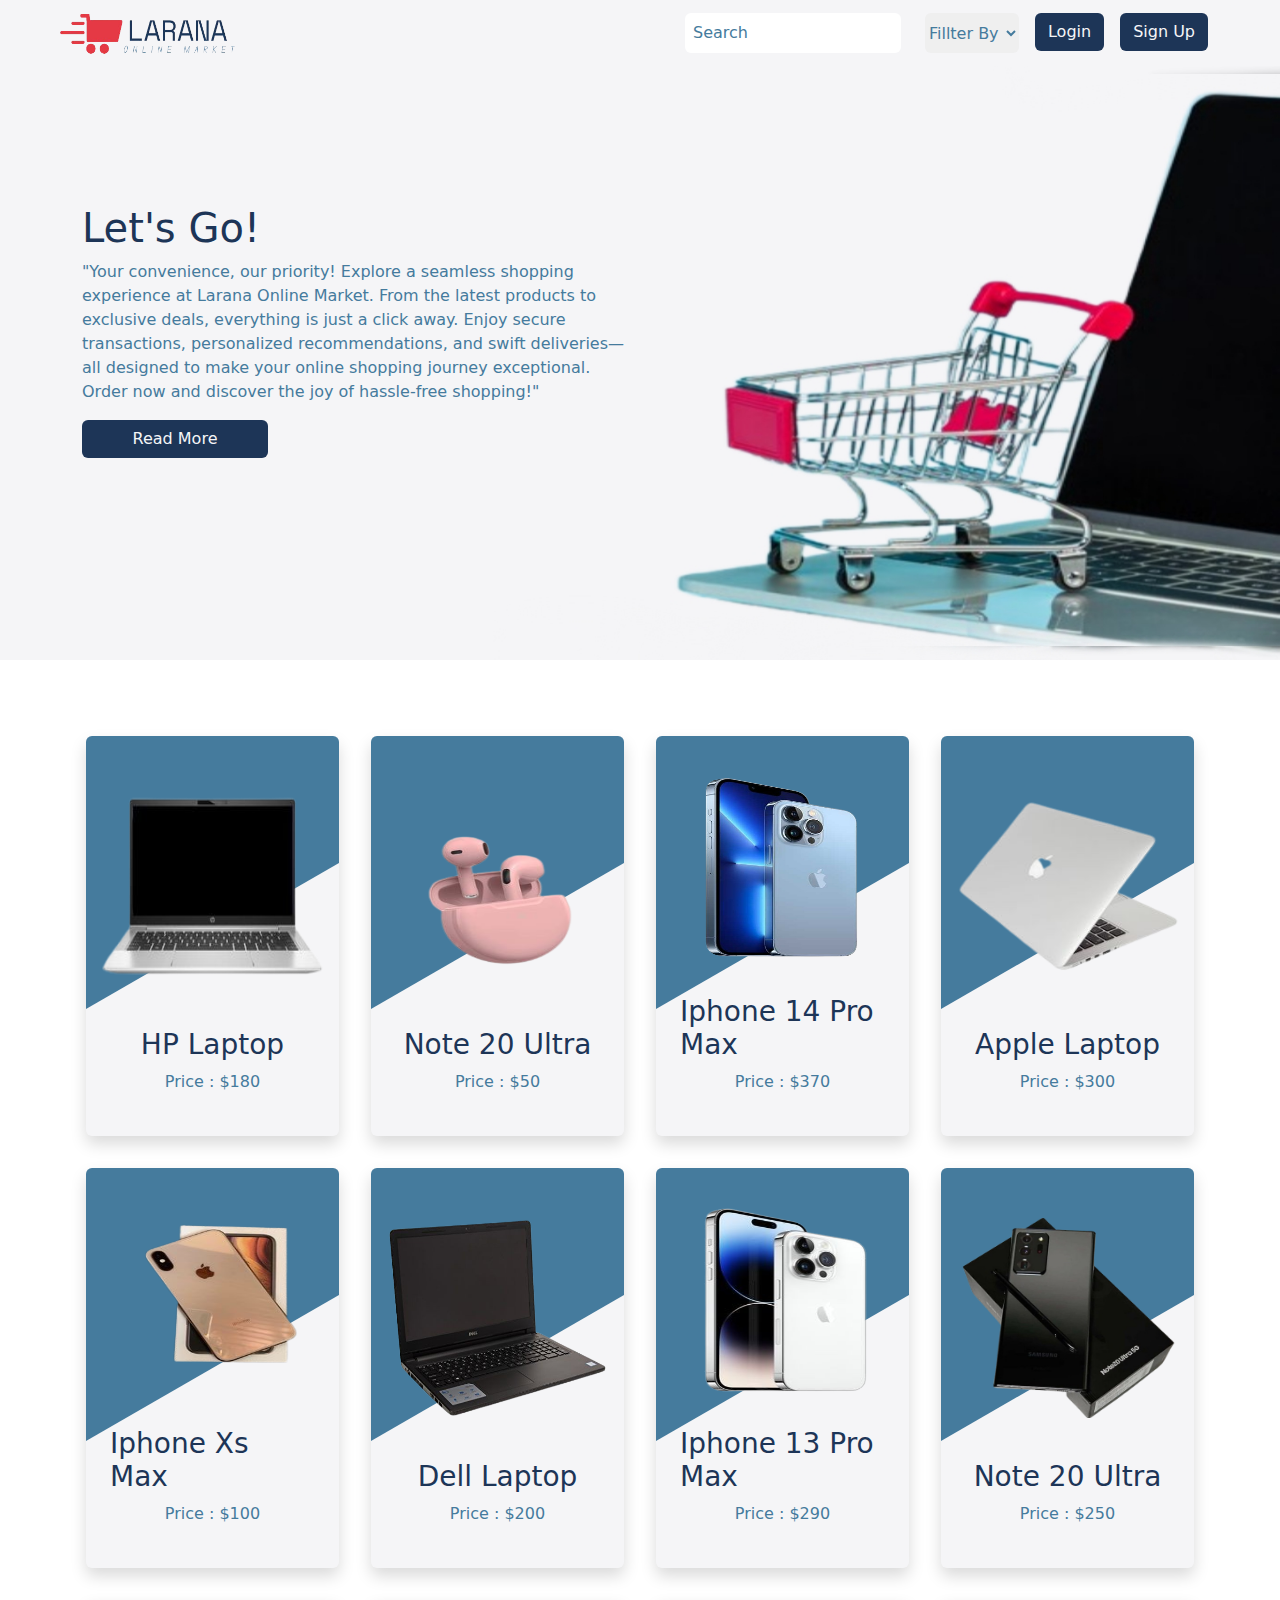
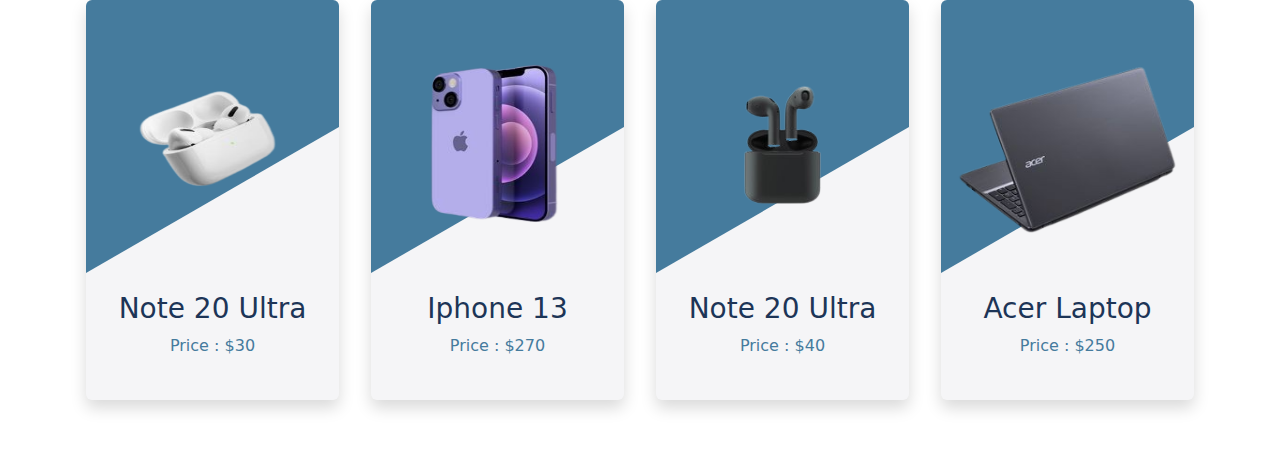
==== index.html @ 55f1d8a1 "first commit" ====
<!DOCTYPE html>
<html lang="en">
  <head>
    <meta charset="UTF-8" />
    <meta name="viewport" content="width=device-width, initial-scale=1.0" />
    <title>Home Page</title>
    <link rel="stylesheet" href="css/all.css" />
    <link rel="stylesheet" href="css/bootstrap.min.css" />
    <link rel="stylesheet" href="css/style.css" />
  </head>
  <body>
    <header class="fixed-top w-100">
      <nav class="navbar navbar-expand-lg">
        <div class="container-fluid px-3 px-md-5">
          <!-- Logo -->
          <div class="col-6 col-md-4 col-lg-3 col-xl-2">
            <a class="navbar-brand" href="index.html">
              <img
                src="img/logo.png"
                alt="Logo"
                style="width: 100%; height: 50px"
              />
            </a>
          </div>
          <!-- Toggler Button -->
          <button
            class="navbar-toggler"
            type="button"
            data-bs-toggle="collapse"
            data-bs-target="#toogle"
            aria-controls="toogle"
            aria-expanded="false"
            aria-label="Toggle navigation"
          >
            <span class="navbar-toggler-icon"></span>
          </button>
          <!-- Navbar Content -->
          <div
            class="collapse navbar-collapse align-items-center d-lg-flex justify-content-lg-between justify-content-center"
            id="toogle"
          >
            <!-- user name after login -->
            <div
              class="mt-3 mt-lg-0 after-login user-out"
              style="border-left: 2px solid var(--pop)"
            >
              <p
                class="m-0 ms-0 ms-lg-3 text-capitalize fs-5 text-nowrap"
                id="user-name"
              ></p>
            </div>
            <!-- user name after login -->
            <!-- Login & Sign Up -->
            <div class="ms-auto">
              <div class="d-flex gap-3 flex-column flex-lg-row">
                <!-- search -->
                <div class="row">
                  <div class="d-flex">
                    <input
                      type="search"
                      name=""
                      id=""
                      class="rounded border-0 p-2 mt-4 mt-lg-0 flex-grow-1"
                      placeholder="Search"
                    />
                    <select
                      name=""
                      id=""
                      class="ms-4 text-capitalize border-0 rounded mt-4 mt-lg-0"
                    >
                      <option value="" disabled selected hidden>
                        fillter by
                      </option>
                      <option value="yes">category</option>
                      <option value="no">color</option>
                    </select>
                  </div>
                </div>
                <!-- search -->
                <div class="d-flex login-signUp gap-3">
                  <a href="login.html">
                    <button class="btn text-capitalize text-nowrap">
                      login
                    </button>
                  </a>
                  <a href="sign up.html">
                    <button class="btn text-capitalize text-nowrap">
                      sign up
                    </button>
                  </a>
                </div>
              </div>
            </div>
            <!-- After Login -->

            <div
              class="gap-4 align-items-center d-flex justify-content-between p-3 p-lg-0 ms-0 ms-lg-4"
            >
              <!-- cart -->
              <div class="position-relative after-login user-out">
                <button type="button" class="cart-icon">
                  <i class="fa-solid fa-cart-shopping fs-4"></i>
                </button>
                <div class="position-absolute view-cart p-4 rounded">
                  <div class="w-100">
                    <div class="cart-preview d-flex flex-column overflow-scroll">
                      <!-- item in cart -->
                      <!-- <div class="d-flex justify-content-between p-2">
                        <div class="d-flex justify-content-center align-items-center ">
                          <img
                            src="img/products/1.png"
                            alt=""
                            style="height: 70px"
                            class="me-2"
                          />
                          <div>
                            <h3 style="color: var(--dark);">laptop</h3>
                            <p style="color: var(--med);">$200</p>
                          </div>
                        </div>
                        <div class="d-flex justify-content-center align-items-center gap-2">
                          <button class="btn">+</button>
                          <input type="number" max="5" min="0" class="text-center border-0" style="width: 40px;">
                          <button class="btn delete-btn">-</button>
                        </div>
                      </div> -->
                      <!-- item in cart -->
                    </div>
                    <a href="">
                      <button class="btn text-capitalize text-nowrap w-100">
                        view all items
                      </button></a
                    >
                  </div>
                </div>
              </div>
              <!-- cart -->
              <!-- Log Out Button -->
              <a href="#" class="after-login user-out">
                <button class="btn logout-btn text-capitalize text-nowrap">
                  log out
                </button>
              </a>
            </div>
          </div>
        </div>
      </nav>
    </header>

    <section class="cover" style="height: 600px; margin-top: 60px">
      <div class="container">
        <div class="parent py-5">
          <div class="col-10 col-md-6 py-5">
            <div class="d-flex flex-column py-5">
              <h1 class="text-capitalize" style="color: var(--dark)">
                let's go!
              </h1>
              <p style="color: var(--med)">
                "Your convenience, our priority! Explore a seamless shopping
                experience at Larana Online Market. From the latest products to
                exclusive deals, everything is just a click away. Enjoy secure
                transactions, personalized recommendations, and swift
                deliveries—all designed to make your online shopping journey
                exceptional. Order now and discover the joy of hassle-free
                shopping!"
              </p>
              <button class="btn col-6 col-md-5 col-lg-4 text-capitalize">
                read more
              </button>
            </div>
          </div>
        </div>
      </div>
    </section>

    <section class="mb-5" style="margin-top: 60px">
      <div class="container">
        <div
          class="row product-parent justify-content-lg-start justify-content-center"
        >
          <!-- product item -->
          <div class="col-10 col-md-6 col-lg-3">
            <div
              class="card product-item position-relative overflow-hidden p-3 shadow border-0"
            >
              <div
                class="img z-1 d-flex justify-content-center align-items-center position-relative h-100"
              >
                <img src="img/products/1.png" alt="" style="width: 100%" />
              </div>
              <div
                class="content text-capitalize z-1 position-relative p-2 d-flex flex-column justify-content-center align-items-center"
              >
                <h3 style="color: var(--dark)">dell laptop</h3>
                <p style="color: var(--med)">price : $200</p>
                <button
                  class="btn card-btn text-capitalize col-12 position-relative"
                >
                  add to cart
                </button>
              </div>
              <div class="fav-icon position-absolute me-3 fs-1">
                <i class="fa-regular fa-heart icon"></i>
                <!-- <i class="fa-solid fa-heart"></i> -->
              </div>
            </div>
          </div>
          <!-- product item -->
        </div>
      </div>
    </section>

    <script src="js/all.js"></script>
    <script src="js/bootstrap.bundle.min.js"></script>
    <script src="js/script.js"></script>
    <script src="js/user.js"></script>
  </body>
</html>
---- css/style.css ----
:root {
  --dark: #1d3557;
  --med: #457b9d;
  --light: #a8dadc;
  --white: #f5f5f7;
  --pop: #e63946;
}

* {
  padding: 0;
  margin: 0;
  box-sizing: border-box !important;
}

a {
  text-decoration: none !important;
}

input:focus {
  outline: none !important;
}

/* ////////////////////////////////////////////////////////////////////////////////////////// */
header {
  z-index: 1000;
  background-color: var(--white);
}
.btn {
  transition: 0.4s ease-in-out;
  background-color: var(--dark);
  color: var(--white);
}

.btn:hover {
  color: var(--white);
  background-color: var(--med);
  transform: scale(1.05);
}

.logout-btn,
.delete-btn {
  background-color: var(--pop);
  color: var(--white);
}

.logout-btn:hover,
.delete-btn:hover {
  color: var(--white);
  background-color: var(--pop);
  transform: scale(1.1);
}

#user-name {
  color: var(--dark);
}

.user-in {
  display: flex !important;
}

.user-out {
  display: none !important;
}

/* ////////////////////////////////////////// */
/* login form */
.form-page {
  height: 100vh;
  padding-top: 100px;
  background-image: url(../img/form.png);
  background-size: cover;
  background-repeat: no-repeat;
}

.form h1 {
  color: var(--dark);
}

input {
  border-color: var(--light) !important;
  color: var(--med);
  transition: 0.5s;
}

input::placeholder {
  color: var(--med) !important;
}

.form input:focus {
  border: 1px solid var(--med) !important;
  border-radius: 20px;
  transform: scale(1.05);
}

.line {
  height: 2px;
  background-color: var(--light);
  transition: 0.5s;
  animation: line 2s ease-in-out forwards;
  margin-top: -15px !important;
}

@keyframes line {
  from {
    width: 0%;
  }
  to {
    width: 50%;
  }
}

.input-icon {
  left: 0px;
  top: 0px;
  transform: translateY(45%);
  color: var(--pop) !important;
}

/* /////////////////////////////////////////////////////////////////////////////////// */
.alert-msg {
  color: var(--pop);
}

/* ///////////////////////////////////////////////////////////////////////////////// */

.cart-icon {
  background-color: transparent;
  color: var(--dark);
  border: 0;
}

.cart-icon:hover {
  background-color: transparent;
}

.view-cart {
  opacity: 0;
  transform: translateX(-55%);
  top: 0px;
  width: 400px;
  background-color: var(--white);
  transition: 0.5s !important;
  pointer-events: none;
}
.view-cart h3 {
  font-size: 20px !important;
}

@media (max-width: 992px) {
  .view-cart {
    transform: translateX(-6%);
    top: 0px;
    opacity: 0;
    width: 100vw;
    background-color: var(--white);
  }
  .after-login {
    border: none !important;
  }
  .view-cart h3 {
    font-size: 30px !important;
  }
}

.cart-preview {
  max-height: 50vh;
  min-width: 300px;
}

/* ///////////////////////////////////////////////////////////////////////////////////////////// */

select {
  color: var(--med);
}

select:focus {
  outline: none !important;
}

/* ///////////////////////////////////////////////////////////////////////////////////////////// */

/* cover section */

.cover {
  background-image: url(../img/1.jpg);
  background-size: cover;
  background-repeat: no-repeat;
  background-position: center;
  height: 600px !important;
}

/* ///////////////////////////////////////////////////// */

.product-item {
  background-color: var(--white) !important;
  height: 400px;
}

.product-item::before {
  content: "";
  position: absolute;
  inset: 0;
  top: -50%;
  width: 100%;
  height: 100%;
  background-color: var(--med);
  transform: skewY(330deg);
  transition: 0.5s;
}

.product-item:hover::before {
  transform: skewY(390deg);
}

.product-item .img img {
  transition: 0.5s;
}

.product-item:hover .img img {
  transform: scale(0.8, 0.8);
}

.card-btn {
  height: 0;
  opacity: 0;
  transition: 0.5s ease;
  padding: 0px !important;
  top: 60px;
}

.product-item:hover .card-btn {
  height: 40px;
  opacity: 1;
  top: 0;
}

.fav-icon {
  right: 0;
  top: -100px;
  transition: 0.5s;
}

.fav-icon .icon {
  cursor: pointer;
  color: var(--white);
  z-index: 100;
}

.product-item:hover .fav-icon {
  top: 0px;
}
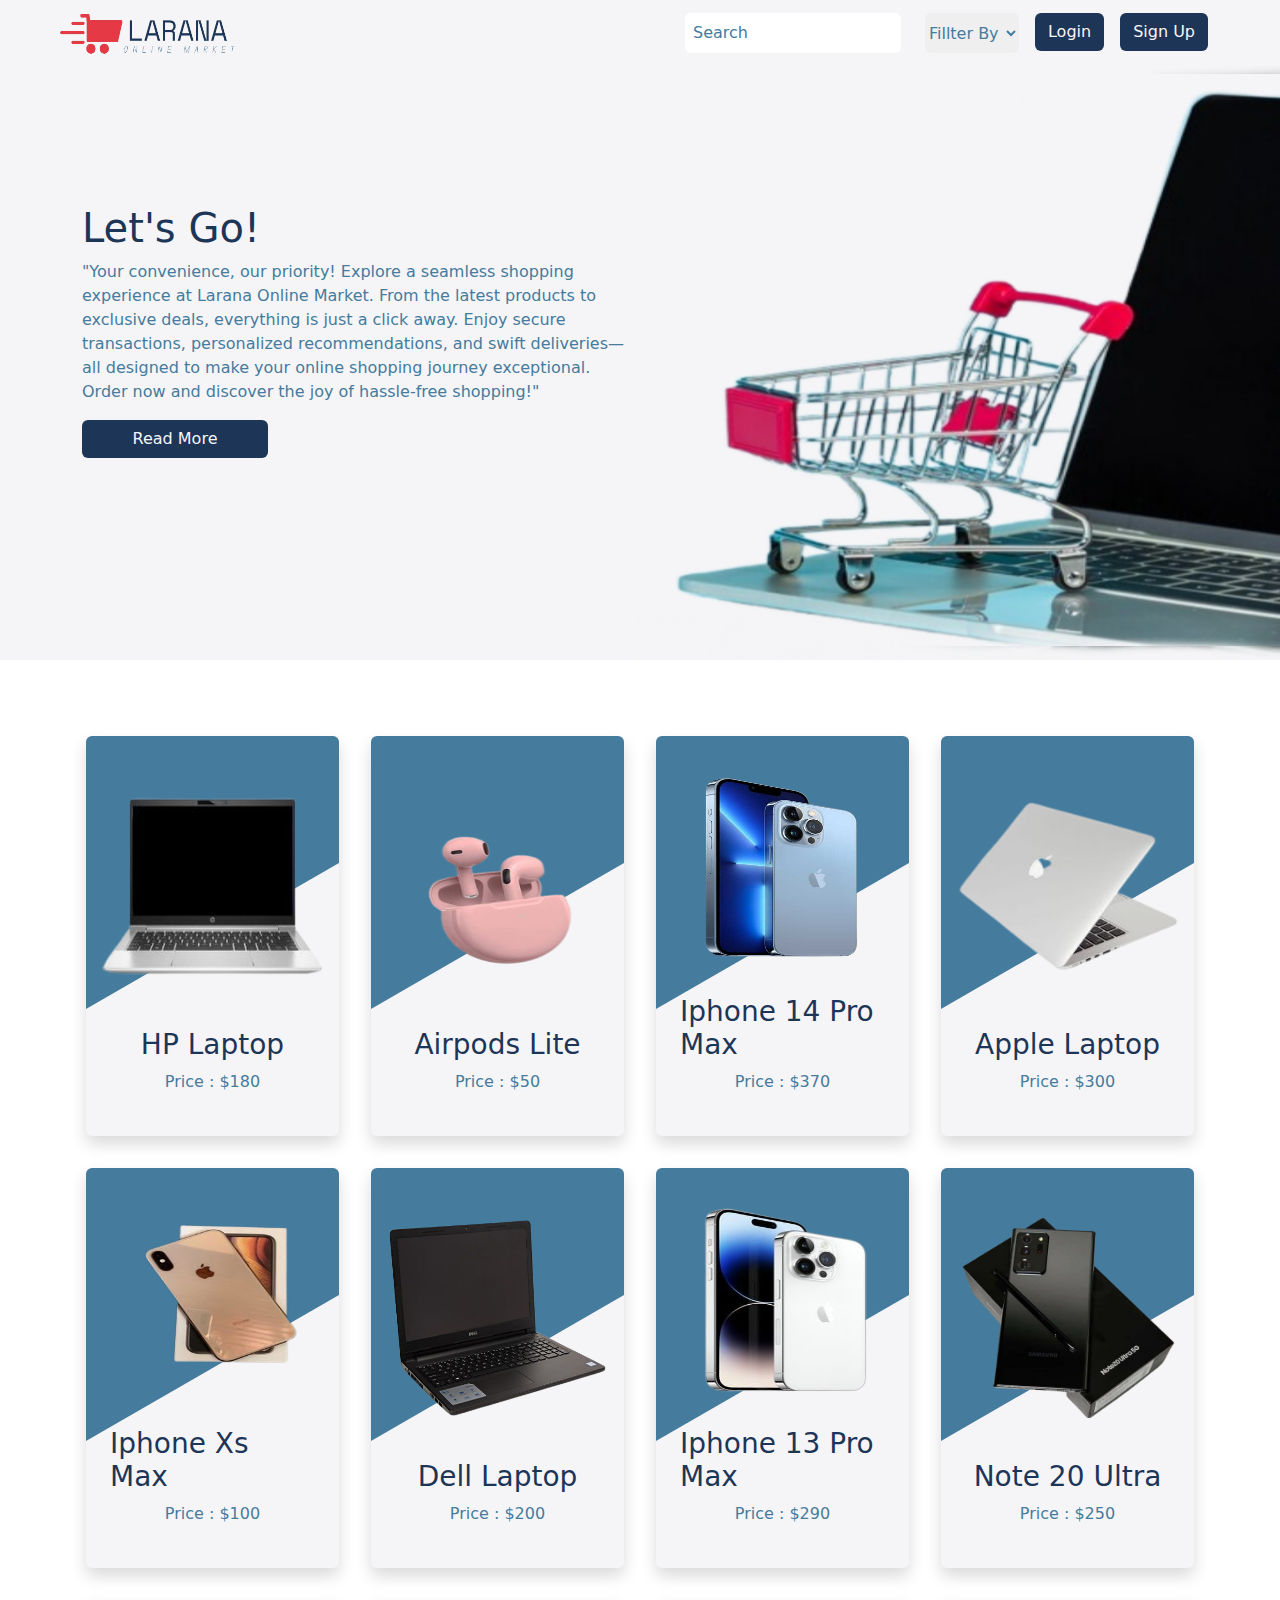
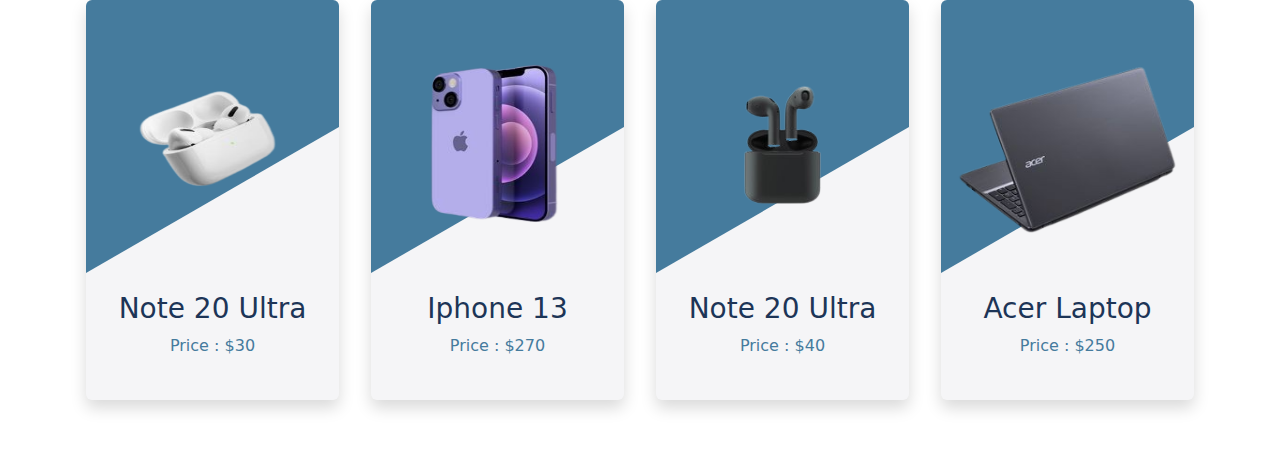
==== commit ca140f2b: "cart" ====
--- a/index.html
+++ b/index.html
@@ -103,7 +103,7 @@
                 </button>
                 <div class="position-absolute view-cart p-4 rounded">
                   <div class="w-100">
-                    <div class="cart-preview d-flex flex-column overflow-scroll">
+                    <div class="cart-preview d-flex flex-column overflow-scroll ">
                       <!-- item in cart -->
                       <!-- <div class="d-flex justify-content-between p-2">
                         <div class="d-flex justify-content-center align-items-center ">
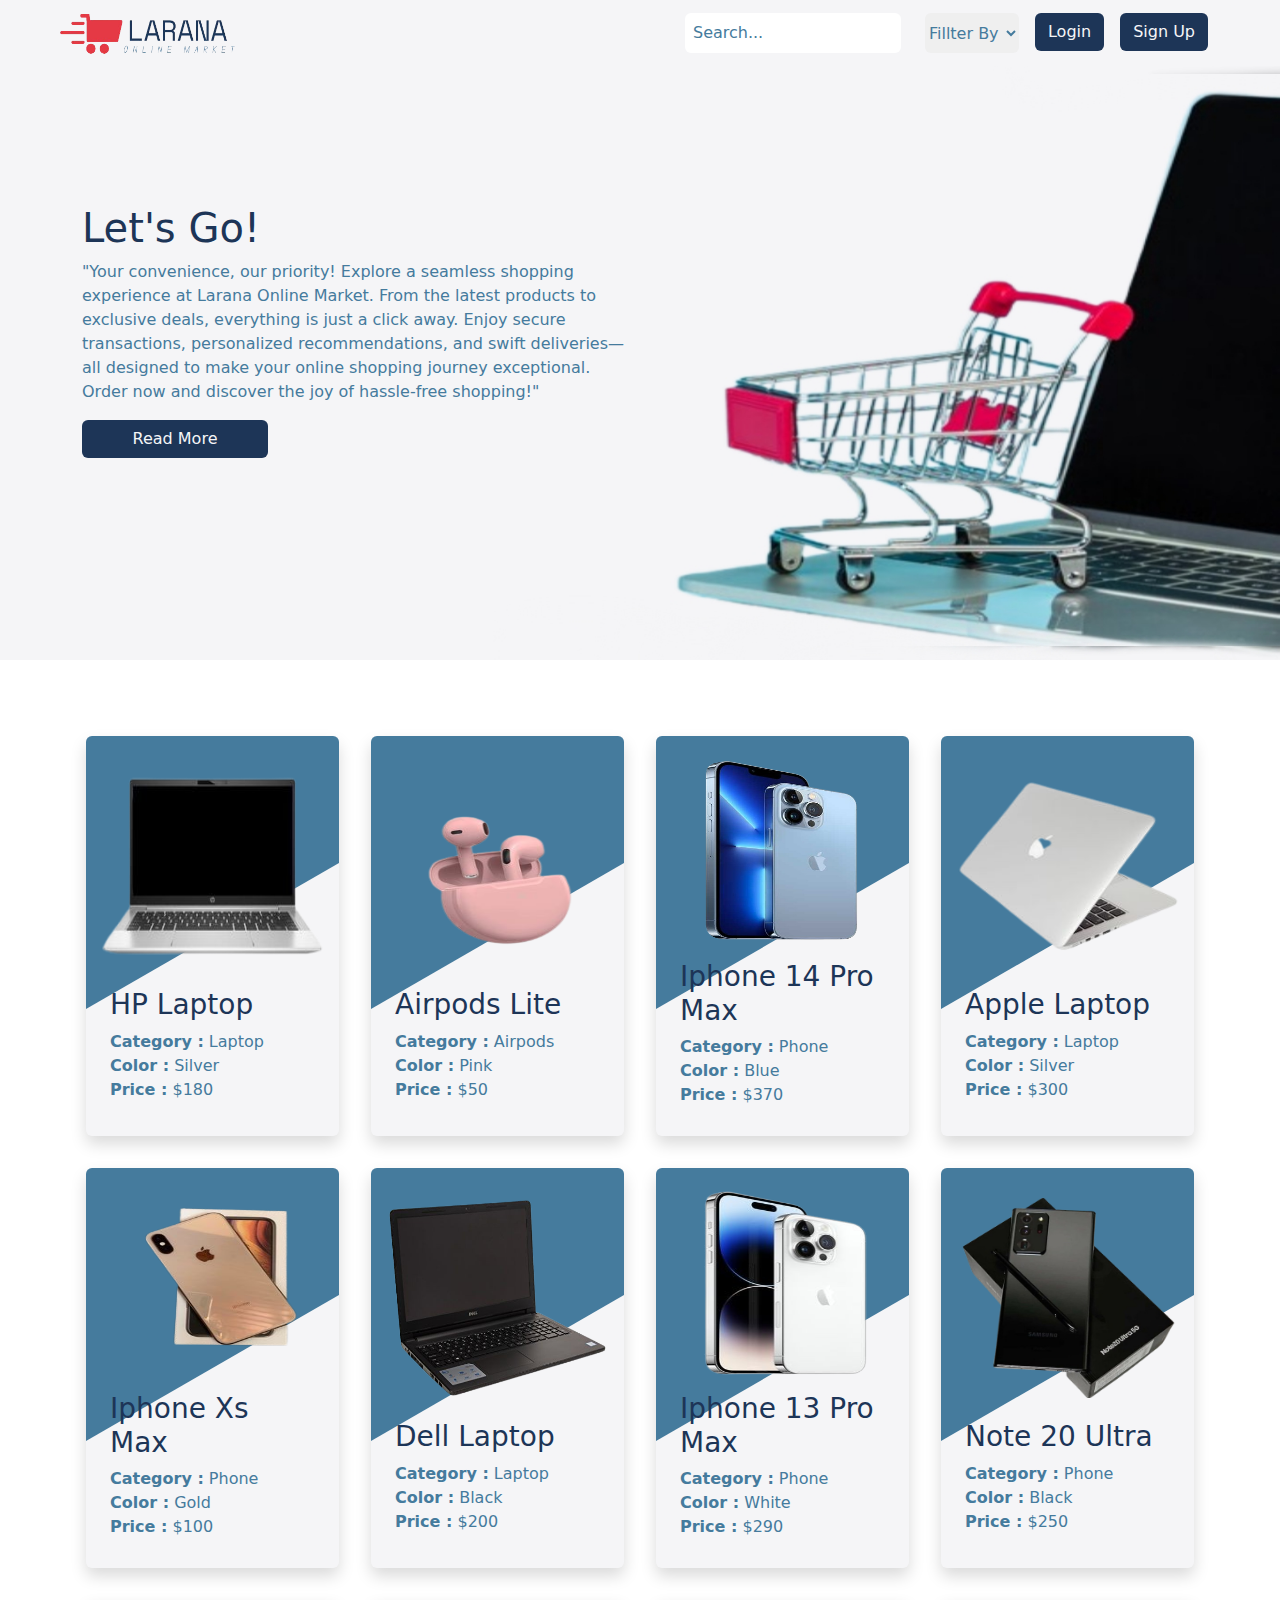
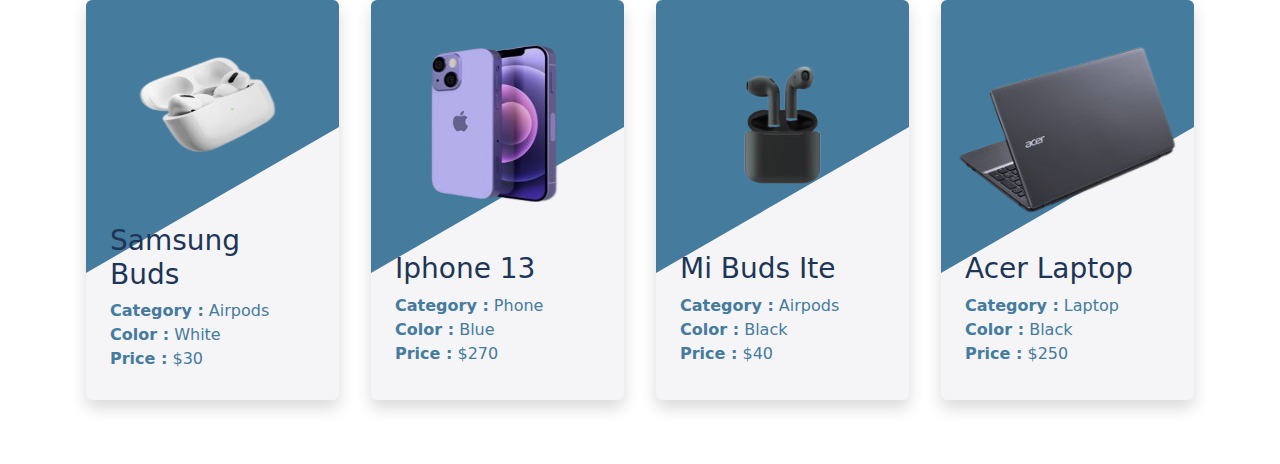
==== commit ddd63e16: "filter done" ====
--- a/index.html
+++ b/index.html
@@ -50,7 +50,7 @@
               ></p>
             </div>
             <!-- user name after login -->
-            <!-- Login & Sign Up -->
+            <!-- Login & Sign Up  & search-->
             <div class="ms-auto">
               <div class="d-flex gap-3 flex-column flex-lg-row">
                 <!-- search -->
@@ -61,34 +61,37 @@
                       name=""
                       id=""
                       class="rounded border-0 p-2 mt-4 mt-lg-0 flex-grow-1"
-                      placeholder="Search"
+                      placeholder="Search..."
                     />
                     <select
                       name=""
                       id=""
-                      class="ms-4 text-capitalize border-0 rounded mt-4 mt-lg-0"
+                      class="ms-4 text-capitalize border-0 rounded mt-4 mt-lg-0 select-box" 
                     >
                       <option value="" disabled selected hidden>
                         fillter by
                       </option>
-                      <option value="yes">category</option>
-                      <option value="no">color</option>
+                      <option value="name">name</option>
+                      <option value="category">category</option>
+                      <option value="color">color</option>
                     </select>
                   </div>
                 </div>
                 <!-- search -->
-                <div class="d-flex login-signUp gap-3">
-                  <a href="login.html">
-                    <button class="btn text-capitalize text-nowrap">
-                      login
-                    </button>
-                  </a>
-                  <a href="sign up.html">
-                    <button class="btn text-capitalize text-nowrap">
-                      sign up
-                    </button>
-                  </a>
-                </div>
+                 <!-- login & sign up -->
+                 <div class="d-flex login-signUp gap-3">
+                   <a href="login.html">
+                     <button class="btn text-capitalize text-nowrap">
+                       login
+                      </button>
+                    </a>
+                    <a href="sign up.html">
+                      <button class="btn text-capitalize text-nowrap">
+                        sign up
+                      </button>
+                    </a>
+                  </div>
+                  <!-- login & sign up -->
               </div>
             </div>
             <!-- After Login -->
@@ -98,8 +101,9 @@
             >
               <!-- cart -->
               <div class="position-relative after-login user-out">
-                <button type="button" class="cart-icon">
+                <button type="button" class="cart-icon position-relative">
                   <i class="fa-solid fa-cart-shopping fs-4"></i>
+                  <div class="badge rounded-circle position-absolute text-center">0</div>
                 </button>
                 <div class="position-absolute view-cart p-4 rounded">
                   <div class="w-100">
@@ -141,6 +145,7 @@
                   log out
                 </button>
               </a>
+              <!-- Log Out Button -->
             </div>
           </div>
         </div>
--- a/css/style.css
+++ b/css/style.css
@@ -167,6 +167,11 @@
   min-width: 300px;
 }
 
+.badge{
+  background-color: var(--pop);
+  top: -10px;
+  right: -10px;
+}
 /* ///////////////////////////////////////////////////////////////////////////////////////////// */
 
 select {
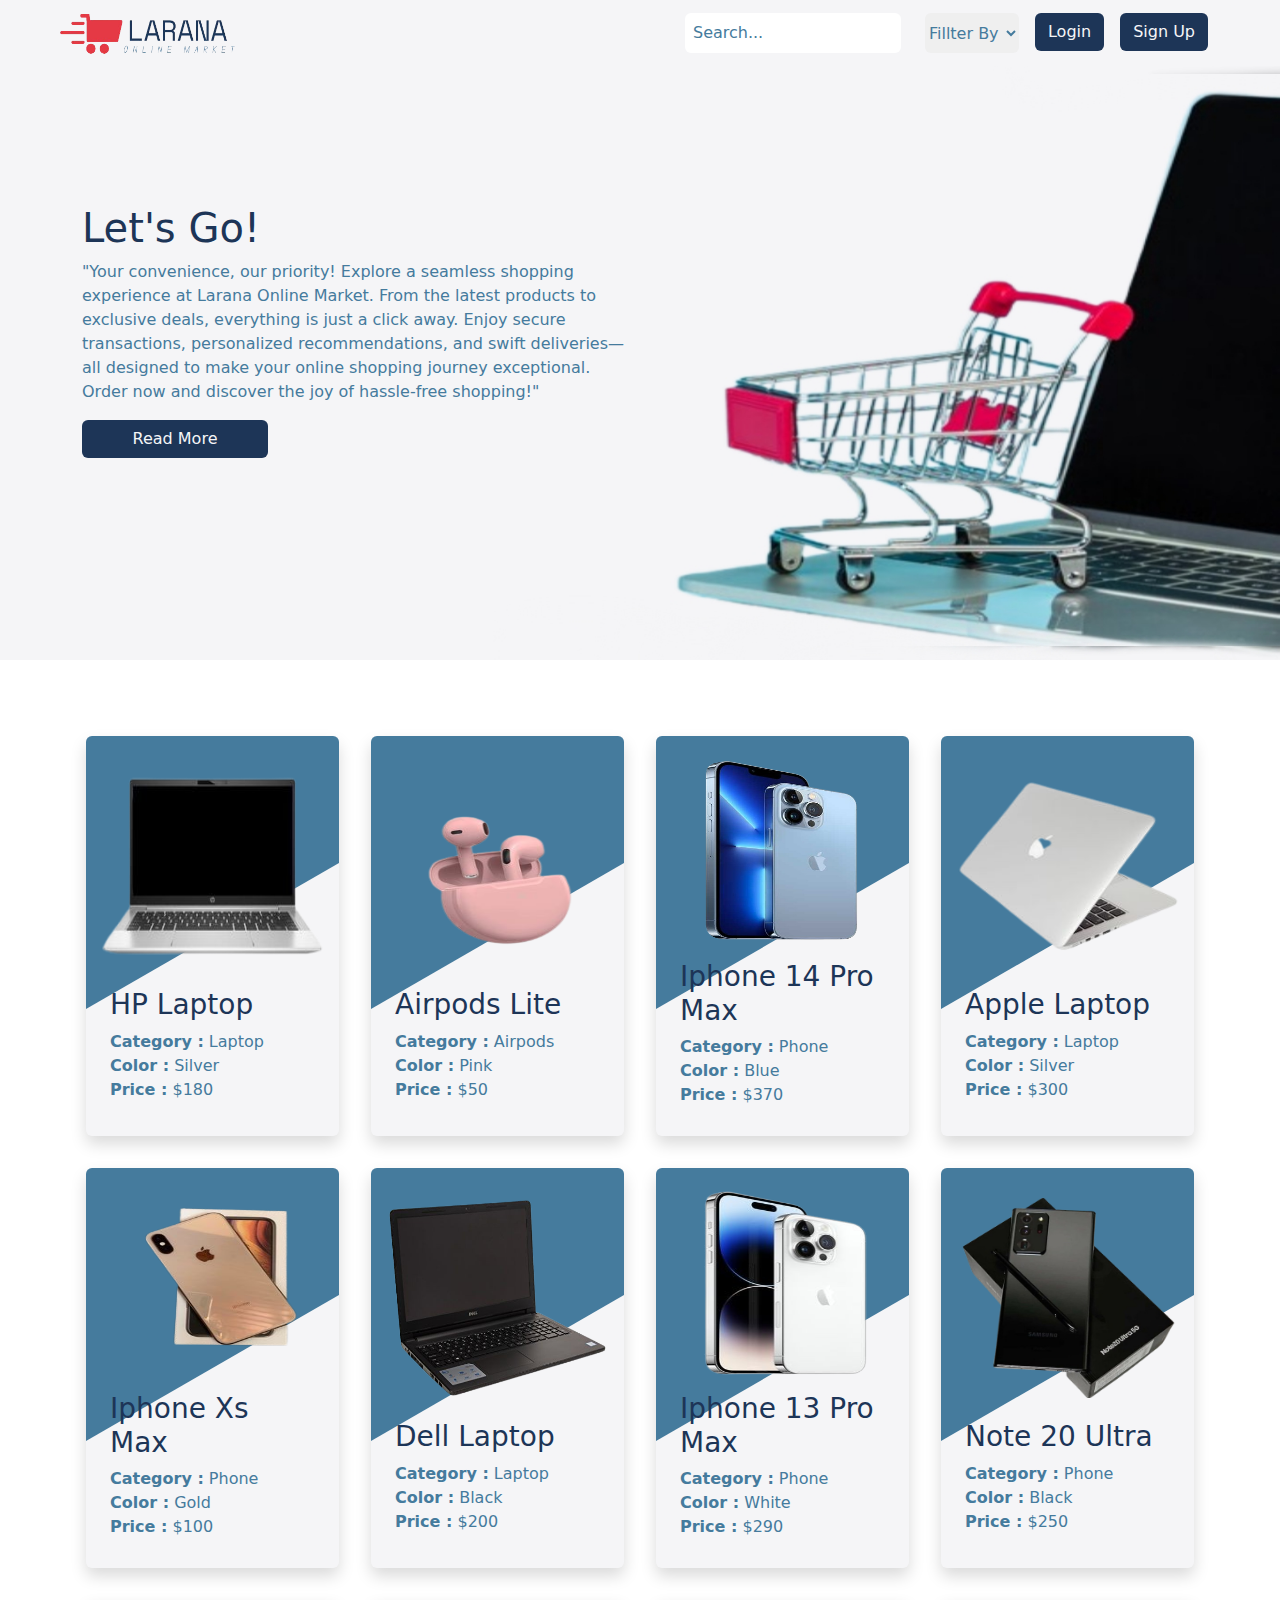
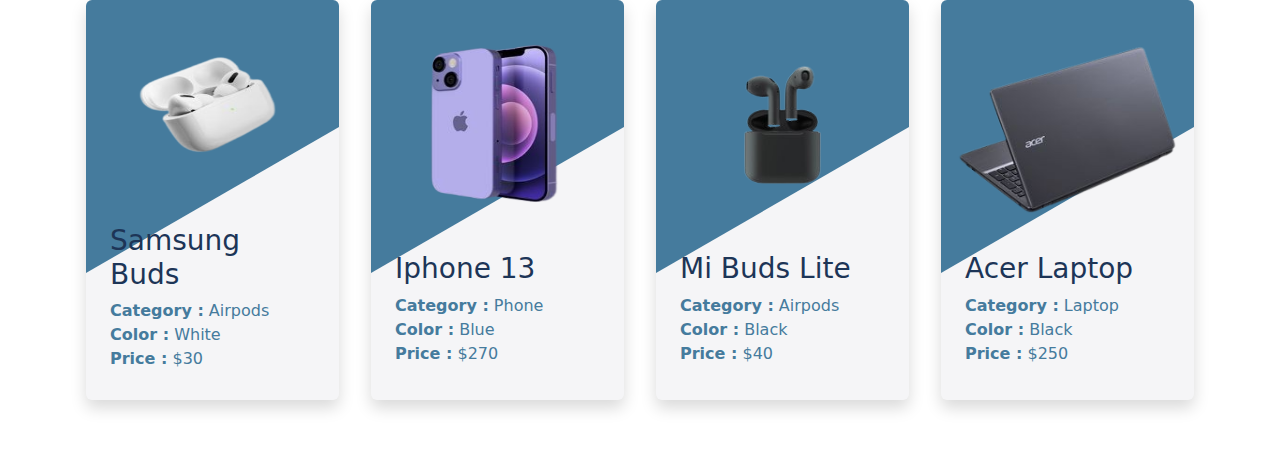
==== commit 3d4138df: "update cart" ====
--- a/index.html
+++ b/index.html
@@ -95,7 +95,6 @@
               </div>
             </div>
             <!-- After Login -->
-
             <div
               class="gap-4 align-items-center d-flex justify-content-between p-3 p-lg-0 ms-0 ms-lg-4"
             >
@@ -130,7 +129,7 @@
                       </div> -->
                       <!-- item in cart -->
                     </div>
-                    <a href="">
+                    <a href="cart page.html">
                       <button class="btn text-capitalize text-nowrap w-100">
                         view all items
                       </button></a
